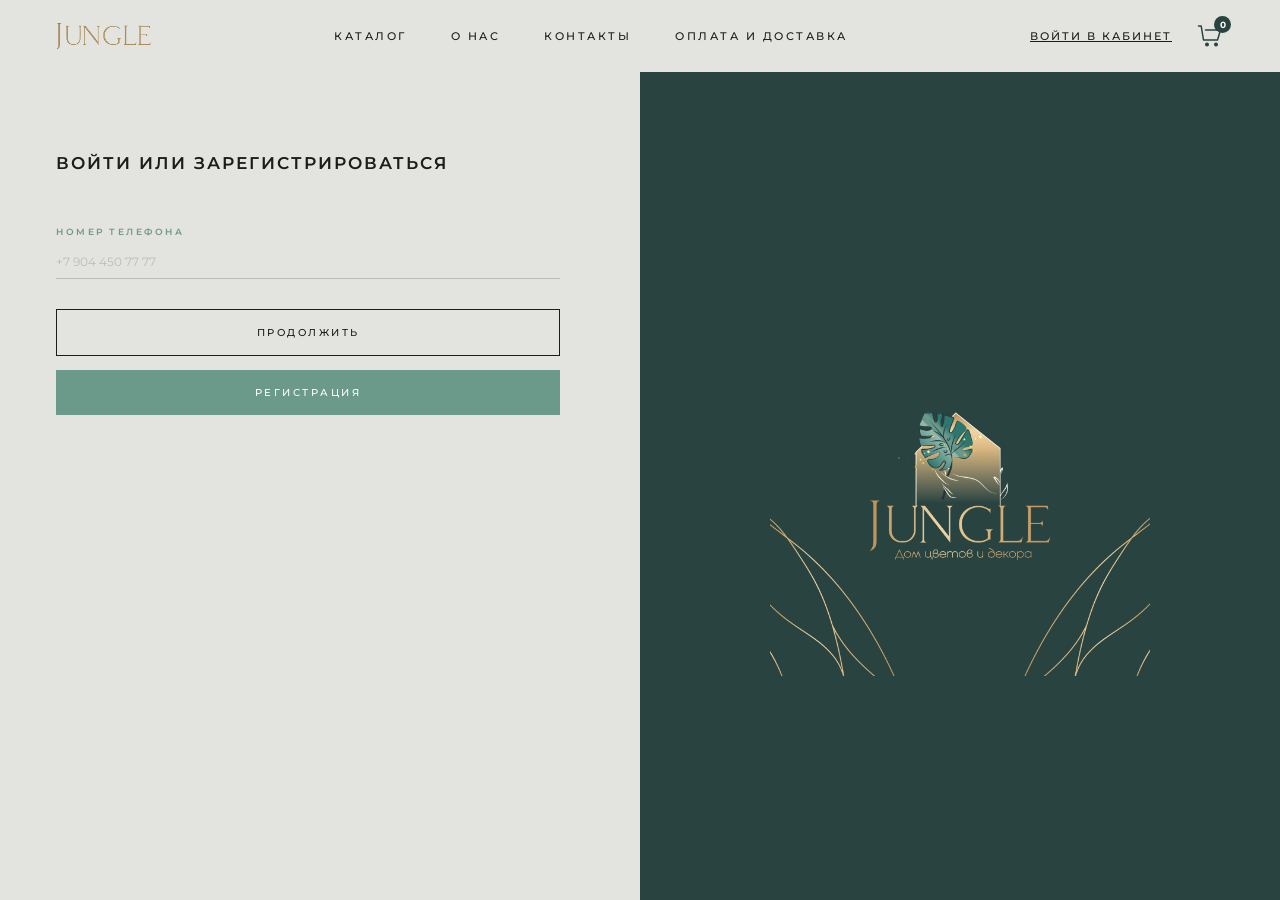
==== login.html @ 96a75a83 "Add files via upload" ====
<!DOCTYPE html>
<html lang="ru">
<head>
<meta charset="UTF-8"><meta name="viewport" content="width=device-width,initial-scale=1.0">
<title>Вход — JUNGLE</title>
<link rel="stylesheet" href="style.css">

</head>
<body>
<header class="header" id="hdr">
  <a class="logo" href="index.html">
    <img src="logo.png" alt="JUNGLE" onerror="this.style.display='none';this.nextElementSibling.style.display='block'">
    <span class="logo-svg" style="display:none">JUNGLE</span>
  </a>
  <nav class="nav">
    <a href="catalog.html">Каталог</a>
    <a href="about.html">О нас</a>
    <a href="contacts.html">Контакты</a>
    <a href="shipping.html">Оплата и доставка</a>
  </nav>
  <div class="hright">
    <span class="login-link" id="login-link" onclick="goLogin()">Войти в кабинет</span>
    <div class="cart-btn" id="cart-btn" onclick="location.href='cart.html'">
      <svg class="cart-icon" viewBox="0 0 28 28" xmlns="http://www.w3.org/2000/svg">
        <path d="M2.5 4H5.2L7.5 18H21.5L24.5 8H9.5" stroke-linecap="round" stroke-linejoin="round"/>
        <circle cx="11" cy="22.5" r="2" fill="#294340" stroke="none"/>
        <circle cx="20" cy="22.5" r="2" fill="#294340" stroke="none"/>
      </svg>
      <span class="cart-badge" id="cart-badge">0</span>
    </div>
    <div class="burger" id="burger" onclick="toggleBurger()"><span></span><span></span><span></span></div>
  </div>
</header>
<nav class="mnav" id="mnav">
  <a href="catalog.html">Каталог</a>
  <a href="about.html">О нас</a>
  <a href="contacts.html">Контакты</a>
  <a href="shipping.html">Оплата и доставка</a>
  <a onclick="goLogin()">Войти в кабинет</a>
</nav>

<div class="flay">
  <div class="fleft">
    <h1 class="ftitle">ВОЙТИ ИЛИ ЗАРЕГИСТРИРОВАТЬСЯ</h1>
    <div class="fgroup">
      <label class="flabel">Номер телефона</label>
      <input class="finput" type="tel" id="lph" placeholder="+7 904 450 77 77" onkeydown="if(event.key==='Enter')doLogin()">
    </div>
    <button class="btn-form-outline" onclick="doLogin()">ПРОДОЛЖИТЬ</button>
    <button class="btn-green-wide" onclick="location.href='register.html'">РЕГИСТРАЦИЯ</button>
  </div>
  <div class="fright">
    <div class="fright-inner">
      <img class="fright-img" src="jungle.jpg" alt="JUNGLE" onerror="this.style.display='none'">
    </div>
  </div>
</div>
<div class="toast" id="toast"></div>
<script src="app.js"></script>
</body></html>
---- style.css ----
/* ============================================
   JUNGLE — Дом цветов и декора
   Pixel-perfect по Figma
============================================ */

@import url('https://fonts.googleapis.com/css2?family=Cormorant+Garamond:ital,wght@0,300;0,400;0,500;0,600;1,300;1,400&family=Montserrat:wght@300;400;500;600;700&display=swap');

/* ── VARIABLES ── */
:root {
  --dg:      #294340;   /* dark green */
  --mg:      #6B9A8A;   /* medium green */
  --bg:      #E3E3DF;   /* page background */
  --gray:    #D9D9D9;
  --mgray:   #BBBBBB;
  --gold:    #C4A35A;   /* gold for logo */
  --white:   #ffffff;
  --txt:     #1C1C1C;
  --serif:   'Cormorant Garamond', serif;
  --sans:    'Montserrat', sans-serif;
  --hh:      72px;      /* header height */
}

/* ── RESET ── */
*, *::before, *::after { margin:0; padding:0; box-sizing:border-box; }
html { scroll-behavior: smooth; }
body { font-family: var(--sans); background: var(--bg); color: var(--txt); min-height: 100vh; line-height: 1; }
img  { display: block; max-width: 100%; }
a    { text-decoration: none; color: inherit; }
button { font-family: var(--sans); cursor: pointer; outline: none; }
input, select, textarea { font-family: var(--sans); outline: none; }

::-webkit-scrollbar { width: 5px; }
::-webkit-scrollbar-thumb { background: var(--mg); border-radius: 3px; }

/* ── ANIMATIONS ── */
@keyframes fadeIn    { from{opacity:0} to{opacity:1} }
@keyframes fadeUp    { from{opacity:0;transform:translateY(24px)} to{opacity:1;transform:translateY(0)} }
@keyframes slideL    { from{opacity:0;transform:translateX(-32px)} to{opacity:1;transform:translateX(0)} }
@keyframes slideR    { from{opacity:0;transform:translateX(32px)}  to{opacity:1;transform:translateX(0)} }
@keyframes heroPan   { 0%,100%{transform:scale(1) translateX(0)} 50%{transform:scale(1.03) translateX(-0.8%)} }
@keyframes cartPop   { 0%{transform:scale(1)} 40%{transform:scale(1.4)} 70%{transform:scale(.9)} 100%{transform:scale(1)} }

/* ============================================
   HEADER
============================================ */
.header {
  position: sticky; top: 0; z-index: 500;
  background: var(--bg);
  height: var(--hh);
  padding: 0 56px;
  display: flex; align-items: center; justify-content: space-between;
  transition: box-shadow .3s;
}
.header.shadow { box-shadow: 0 1px 20px rgba(0,0,0,.08); }

/* Logo */
.logo { display: flex; align-items: center; cursor: pointer; flex-shrink: 0; }
.logo img { height: 28px; display: block; }
.logo-svg {
  font-family: var(--serif);
  font-size: 28px; font-weight: 400;
  color: var(--gold);
  letter-spacing: 3px;
  font-style: italic;
}

/* Nav */
.nav { display: flex; align-items: center; gap: 44px; }
.nav a {
  font-size: 11px; font-weight: 500;
  letter-spacing: 2.5px; text-transform: uppercase;
  color: var(--txt); position: relative;
  transition: color .25s; white-space: nowrap;
}
.nav a::after {
  content:''; position:absolute; bottom:-4px; left:0;
  width:0; height:1px; background:var(--dg); transition:width .3s;
}
.nav a:hover, .nav a.active { color: var(--dg); }
.nav a:hover::after, .nav a.active::after { width:100%; }

/* Header right */
.hright { display: flex; align-items: center; gap: 24px; }

.login-link {
  font-size: 11px; font-weight: 500;
  letter-spacing: 2px; text-transform: uppercase;
  text-decoration: underline; cursor: pointer;
  white-space: nowrap; transition: color .25s; color: var(--txt);
}
.login-link:hover { color: var(--dg); }

.cart-btn {
  position: relative; cursor: pointer;
  display: flex; align-items: center;
  transition: transform .25s;
}
.cart-btn:hover { transform: scale(1.08); }
.cart-btn.pop   { animation: cartPop .38s ease; }
.cart-icon {
  width: 28px; height: 28px;
  stroke: var(--dg); fill: none; stroke-width: 1.5;
  stroke-linecap: round; stroke-linejoin: round;
}
.cart-badge {
  position: absolute; top: -6px; right: -7px;
  width: 17px; height: 17px; border-radius: 50%;
  background: var(--dg); color: #fff;
  font-size: 9px; font-weight: 700;
  display: flex; align-items: center; justify-content: center;
}

/* Hamburger */
.burger { display:none; flex-direction:column; gap:5px; cursor:pointer; padding:4px; }
.burger span { display:block; width:22px; height:2px; background:var(--txt); border-radius:2px; transition:all .3s; }
.burger.open span:nth-child(1) { transform:rotate(45deg) translate(5px,5px); }
.burger.open span:nth-child(2) { opacity:0; }
.burger.open span:nth-child(3) { transform:rotate(-45deg) translate(5px,-5px); }

/* Mobile nav */
.mnav {
  display: none; position: fixed;
  top: var(--hh); left:0; right:0;
  background: var(--bg); border-bottom: 1px solid var(--gray);
  padding: 20px 28px; flex-direction: column; gap: 14px;
  z-index: 499; box-shadow: 0 8px 24px rgba(0,0,0,.09);
}
.mnav.open { display: flex; animation: fadeUp .25s ease; }
.mnav a {
  font-size: 11px; letter-spacing: 2px; text-transform: uppercase;
  color: var(--txt); cursor: pointer;
  padding: 8px 0; border-bottom: 1px solid var(--gray);
}

/* ============================================
   HERO SECTION
============================================ */
.hero {
  position: relative;
  height: 58vh; min-height: 420px;
  overflow: hidden;
  margin: 0 36px 0 36px; /* matches Figma inset */
}
.hero-img {
  position: absolute; inset: 0;
  width: 100%; height: 100%;
  object-fit: cover; object-position: center 20%;
  animation: heroPan 18s ease-in-out infinite;
}
.hero-overlay {
  position: absolute; inset: 0;
  background: linear-gradient(to right, rgba(0,0,0,.5) 0%, rgba(0,0,0,.2) 45%, transparent 75%);
}
.hero-content {
  position: absolute; bottom: 0; left: 0;
  padding: 52px 60px;
  animation: slideL .9s ease both;
}
.hero-title {
  font-family: var(--serif);
  font-size: 88px; font-weight: 300;
  color: #fff; line-height: .95;
  letter-spacing: 4px; text-transform: uppercase;
}
.hero-sub {
  font-size: 10px; letter-spacing: 5px; font-weight: 400;
  color: rgba(255,255,255,.88);
  margin: 12px 0 32px;
  text-transform: uppercase;
}
.hero-cta {
  display: inline-block;
  border: 1px solid #fff; color: #fff;
  padding: 11px 26px;
  font-size: 10px; font-weight: 500; letter-spacing: 2px;
  text-transform: uppercase; cursor: pointer;
  background: transparent; transition: all .28s;
}
.hero-cta:hover { background: #fff; color: var(--dg); }

/* ============================================
   SECTION WRAPPER
============================================ */
.section { padding: 72px 56px 0; }
.section-title {
  font-family: var(--serif);
  font-size: 46px; font-weight: 400;
  letter-spacing: 2px; margin-bottom: 40px;
  line-height: 1;
}

/* ============================================
   REVIEWS
============================================ */
.reviews { display: grid; grid-template-columns: repeat(3,1fr); gap: 24px; }
.review {
  background: #fff; padding: 20px 22px;
  opacity: 1;                         /* видим по умолчанию — JS добавит анимацию */
  transition: transform .3s, box-shadow .3s, opacity .4s;
}
.review.will-animate { opacity: 0; transform: translateY(20px); }
.review.animate-in   { opacity: 1; transform: translateY(0); transition: opacity .5s ease, transform .5s ease; }
.review:hover { transform: translateY(-4px); box-shadow: 0 8px 28px rgba(41,67,64,.09); }
.rev-head  { display:flex; align-items:center; gap:10px; margin-bottom:10px; }
.rev-ava   { width:36px; height:36px; border-radius:50%; background:var(--mg); color:#fff; font-size:13px; font-weight:700; display:flex; align-items:center; justify-content:center; flex-shrink:0; }
.rev-name  { font-size:12px; font-weight:600; }
.rev-stars { color:#C9A96E; font-size:11px; }
.rev-text  { font-size:10.5px; color:#555; line-height:1.7; }
.rev-reply { font-size:10px; color:var(--mg); margin-top:8px; font-style:italic; }

/* ============================================
   PRODUCT CARDS
============================================ */
.pgrid { display: grid; grid-template-columns: repeat(3,1fr); gap: 32px; }

.pcard {
  cursor: pointer;
  opacity: 1;                         /* видим по умолчанию */
  transition: transform .3s, opacity .4s;
}
.pcard.will-animate { opacity: 0; transform: translateY(20px); }
.pcard.animate-in   { opacity: 1; transform: translateY(0); transition: opacity .45s ease, transform .45s ease; }
.pcard:hover { transform: translateY(-6px); }

.pcard-img {
  position: relative; overflow: hidden;
  width: 100%; aspect-ratio: 1 / 1;
  margin-bottom: 16px; background: var(--gray);
}
.pcard-img img {
  width:100%; height:100%; object-fit:cover;
  transition: transform .5s;
}
.pcard:hover .pcard-img img { transform: scale(1.05); }
.pcard-img::after {
  content:''; position:absolute; inset:0;
  background: rgba(41,67,64,.12); opacity:0; transition:opacity .3s;
}
.pcard:hover .pcard-img::after { opacity:1; }

.pcard-name { font-size:12px; font-weight:600; letter-spacing:1.2px; text-transform:uppercase; margin-bottom:4px; }
.pcard-sub  { font-size:9.5px; color:var(--mgray); letter-spacing:1px; text-transform:uppercase; margin-bottom:10px; }
.pcard-price { font-size:14px; font-weight:500; color:var(--mg); margin-bottom:14px; }
.pcard-btns { display:flex; gap:10px; }

/* ============================================
   BUTTONS
============================================ */
.btn-outline {
  border: 1px solid var(--txt); background: transparent; color: var(--txt);
  padding: 9px 18px; font-size: 9px; letter-spacing: 2px; text-transform: uppercase;
  cursor: pointer; transition: all .25s;
}
.btn-outline:hover { background: var(--txt); color: #fff; }

.btn-solid {
  background: var(--dg); color: #fff; border: 1px solid var(--dg);
  padding: 9px 18px; font-size: 9px; letter-spacing: 2px; text-transform: uppercase;
  cursor: pointer; transition: all .25s;
}
.btn-solid:hover { background: var(--mg); border-color: var(--mg); }

.btn-green-wide {
  background: var(--mg); color: #fff; border: none;
  padding: 16px; width: 100%;
  font-size: 10px; font-weight: 500; letter-spacing: 2.5px;
  text-transform: uppercase; cursor: pointer; transition: background .25s;
}
.btn-green-wide:hover { background: var(--dg); }

.btn-form-outline {
  border: 1px solid var(--txt); background: transparent; color: var(--txt);
  padding: 16px; width: 100%;
  font-size: 10px; font-weight: 500; letter-spacing: 2.5px;
  text-transform: uppercase; cursor: pointer;
  margin-bottom: 14px; transition: all .25s;
}
.btn-form-outline:hover { background: var(--dg); color: #fff; border-color: var(--dg); }

.btn-proceed {
  background: var(--mg); color: #fff; border: none;
  padding: 14px 30px; font-size: 10px; font-weight: 500;
  letter-spacing: 2px; text-transform: uppercase;
  cursor: pointer; transition: background .25s; flex-shrink: 0;
}
.btn-proceed:hover { background: var(--dg); }

.btn-add {
  background: var(--dg); color: #fff; border: none;
  padding: 16px 36px; font-size: 10px; font-weight: 500;
  letter-spacing: 2px; text-transform: uppercase;
  cursor: pointer; transition: background .25s;
}
.btn-add:hover { background: var(--mg); }

.btn-danger {
  border: 1px solid #c62828; color: #c62828; background: transparent;
  padding: 16px; width: 100%;
  font-size: 10px; font-weight: 500; letter-spacing: 2.5px;
  text-transform: uppercase; cursor: pointer; margin-top: 12px; transition: all .25s;
}
.btn-danger:hover { background: #c62828; color: #fff; }

/* ============================================
   SLIDER NAV
============================================ */
.slider-nav {
  display: flex; justify-content: center;
  align-items: center; gap: 20px;
  margin-top: 32px; padding-bottom: 72px;
}
.snav-btn {
  width: 36px; height: 36px; background: transparent;
  border: none; cursor: pointer; padding: 0;
  display: flex; align-items: center; justify-content: center;
  opacity: .7; transition: opacity .2s;
}
.snav-btn:hover { opacity: 1; }
.snav-btn img { width: 20px; height: 20px; object-fit: contain; }
.snav-arrow { font-size: 22px; color: var(--txt); line-height: 1; }

/* ============================================
   CATEGORY BANNERS
============================================ */
.cats { display: flex; flex-direction: column; }
.cat {
  position: relative; height: 160px;
  overflow: hidden; cursor: pointer;
  display: flex; align-items: center; justify-content: center;
}
.cat-bg {
  position: absolute; inset: 0;
  width: 100%; height: 100%;
  object-fit: cover; transition: transform .5s;
}
.cat:hover .cat-bg { transform: scale(1.04); }
.cat-dim {
  position: absolute; inset: 0;
  background: rgba(0,0,0,.4); transition: background .3s;
}
.cat:hover .cat-dim { background: rgba(0,0,0,.55); }
.cat-label {
  position: relative; z-index: 1;
  font-family: var(--serif);
  font-size: 28px; font-weight: 300;
  color: #fff; letter-spacing: 6px;
  text-transform: uppercase; text-align: center;
  transition: letter-spacing .35s;
}
.cat:hover .cat-label { letter-spacing: 9px; }

/* ============================================
   CONTACTS BLOCK (home)
============================================ */
.contacts-home {
  display: grid; grid-template-columns: 1fr 1fr;
  gap: 60px; padding: 72px 56px 80px;
  align-items: start;
}
.contacts-home .section-title { font-size: 32px; margin-bottom: 28px; }
.c-item  { margin-bottom: 22px; }
.c-label {
  font-size: 10px; letter-spacing: 2.5px; font-weight: 600;
  text-transform: uppercase; margin-bottom: 4px;
}
.c-val   { font-size: 13px; color: var(--mg); line-height: 1.5; }
a.c-val:hover { text-decoration: underline; }
.map-img { width: 100%; border-radius: 3px; display: block; }
.vk-link { display: inline-block; margin-top: 14px; }
.vk-link img { width: 40px; height: 40px; transition: opacity .2s; }
.vk-link:hover img { opacity: .72; }

/* ============================================
   FOOTER
============================================ */
footer {
  background: #294340;
  padding: 56px 56px 40px;
  text-align: center;
}
.footer-logo     { height: 34px; margin: 0 auto 28px; }
.footer-logo-txt {
  font-family: var(--serif); font-size: 32px;
  color: var(--gold); letter-spacing: 4px; font-style: italic;
  margin-bottom: 28px;
}
.footer-nav {
  display: flex; justify-content: center;
  flex-wrap: wrap; gap: 32px; margin-bottom: 18px;
}
.footer-nav a {
  font-size: 10px; letter-spacing: 2px; text-transform: uppercase;
  color: rgba(255,255,255,.75); transition: color .25s;
}
.footer-nav a:hover { color: #fff; }
.footer-policy {
  display: flex; justify-content: center;
  gap: 20px; margin-bottom: 22px; flex-wrap: wrap;
}
.footer-policy a {
  font-size: 10px; color: rgba(255,255,255,.45);
  text-decoration: underline; cursor: pointer;
  transition: color .25s;
}
.footer-policy a:hover { color: rgba(255,255,255,.75); }
.footer-vk      { display: inline-block; margin-top: 4px; }
.footer-vk img  { width: 36px; height: 36px; margin: 0 auto; transition: opacity .2s; filter: brightness(10); }
.footer-vk:hover img { opacity: .75; }

/* ============================================
   CATALOG PAGE
============================================ */
.catalog-wrap {
  display: grid;
  grid-template-columns: 280px 1fr;
  gap: 40px;
  padding: 48px 56px 72px;
  min-height: calc(100vh - var(--hh));
}

.filter-box {
  border: 1px solid var(--dg);
  padding: 28px 24px;
  height: fit-content;
  animation: slideL .4s ease;
}
.filter-title {
  font-family: var(--serif);
  font-size: 34px; font-weight: 400; letter-spacing: 3px;
  text-align: center; margin-bottom: 24px;
}
.fitem { display: flex; align-items: center; gap: 10px; padding: 6px 0; cursor: pointer; }
.fitem input[type=checkbox] {
  width: 14px; height: 14px;
  accent-color: var(--dg); cursor: pointer; flex-shrink: 0;
}
.fitem label {
  font-size: 10px; letter-spacing: 1.8px;
  text-transform: uppercase; cursor: pointer; transition: color .2s;
  display: flex; align-items: center; gap: 4px;
}
.fitem:hover label { color: var(--mg); }
.fcount { color: var(--mgray); font-size: 9px; }

.filter-reset-btn {
  width: 100%; margin-top: 20px;
  border: 1px solid var(--mgray); background: transparent;
  color: var(--mgray); padding: 8px;
  font-size: 9px; letter-spacing: 2px; text-transform: uppercase;
  cursor: pointer; transition: all .25s;
  font-family: var(--sans);
}
.filter-reset-btn:hover { border-color: var(--dg); color: var(--dg); }

.catalog-grid { display: grid; grid-template-columns: repeat(3,1fr); gap: 32px; align-content: start; }

/* ── МОБИЛЬНАЯ КНОПКА ФИЛЬТРА ── */
.mob-filter-toggle {
  display: none;
  align-items: center; gap: 8px;
  margin: 16px 16px 0;
  padding: 12px 20px;
  background: var(--dg); color: #fff;
  font-size: 10px; letter-spacing: 2px; text-transform: uppercase;
  cursor: pointer; font-family: var(--sans);
  width: calc(100% - 32px);
}
.mob-filter-count {
  display: inline-flex; align-items: center; justify-content: center;
  background: var(--gold); color: #fff;
  width: 18px; height: 18px; border-radius: 50%;
  font-size: 9px; font-weight: 700;
  margin-left: 4px;
}
.mob-filter-count:empty { display: none; }

/* ── МОБИЛЬНЫЙ DRAWER ФИЛЬТРА ── */
.mob-filter-overlay {
  display: none; position: fixed; inset: 0;
  background: rgba(0,0,0,.5); z-index: 800;
}
.mob-filter-overlay.open { display: block; }

.mob-filter-drawer {
  position: fixed; bottom: 0; left: 0; right: 0;
  background: #fff; z-index: 801;
  border-radius: 16px 16px 0 0;
  max-height: 75vh;
  transform: translateY(100%);
  transition: transform .35s cubic-bezier(.4,0,.2,1);
  display: flex; flex-direction: column;
}
.mob-filter-drawer.open { transform: translateY(0); }

.mob-filter-header {
  display: flex; align-items: center; justify-content: space-between;
  padding: 20px 20px 14px;
  border-bottom: 1px solid var(--gray);
  flex-shrink: 0;
}
.mob-filter-title {
  font-family: var(--serif); font-size: 24px;
  letter-spacing: 3px; color: var(--dg);
}
.mob-filter-actions { display: flex; gap: 10px; }
.mob-filter-reset {
  border: 1px solid var(--mgray); color: var(--mgray);
  background: transparent; padding: 7px 14px;
  font-size: 9px; letter-spacing: 1.5px; text-transform: uppercase;
  cursor: pointer; font-family: var(--sans); transition: all .2s;
}
.mob-filter-reset:hover { border-color: var(--dg); color: var(--dg); }
.mob-filter-apply {
  background: var(--dg); color: #fff; border: none;
  padding: 7px 18px;
  font-size: 9px; letter-spacing: 1.5px; text-transform: uppercase;
  cursor: pointer; font-family: var(--sans); transition: background .2s;
}
.mob-filter-apply:hover { background: var(--mg); }

.mob-filter-body {
  overflow-y: auto; padding: 16px 20px 32px;
  flex: 1;
}
.mob-filter-body .fitem { padding: 10px 0; border-bottom: 1px solid var(--bg); }
.mob-filter-body .fitem label { font-size: 11px; letter-spacing: 1.5px; }

/* ============================================
   PRODUCT PAGE
============================================ */
.product-layout {
  display: grid; grid-template-columns: 1fr 1fr;
  gap: 80px; padding: 56px 56px;
  min-height: calc(100vh - var(--hh));
}
.product-photo {
  width: 100%;
  max-height: 580px;
  object-fit: cover;
  display: block;
  background: var(--gray);
  animation: slideL .55s ease;
}
.product-info { padding-top: 20px; animation: slideR .55s ease; }
.product-name {
  font-size: 22px; font-weight: 700;
  letter-spacing: 1.5px; text-transform: uppercase;
  margin-bottom: 8px; line-height: 1.3;
}
.product-sub  {
  font-size: 10.5px; color: var(--mgray);
  letter-spacing: 2px; text-transform: uppercase;
  margin-bottom: 0;
  display: flex; align-items: center; justify-content: space-between;
}
.product-qty  { color: var(--mg); font-size: 10.5px; letter-spacing: 1px; }
.product-price {
  font-family: var(--serif); font-size: 34px;
  color: var(--mg); margin: 28px 0 32px;
}

/* ============================================
   FORM LAYOUT (half-half)
============================================ */
.flay {
  display: grid; grid-template-columns: 1fr 1fr;
  min-height: calc(100vh - var(--hh));
}
.fleft { padding: 80px 80px 80px 56px; animation: slideL .55s ease; }
.fright { background: var(--dg); position: relative; overflow: hidden; animation: slideR .55s ease; }
.fright-inner { width:100%; height:100%; display:flex; align-items:center; justify-content:center; position:relative; z-index:1; }
.fright-img { width: 68%; max-width: 380px; display: block; }

.ftitle { font-size: 17px; font-weight: 600; letter-spacing: 2px; text-transform: uppercase; margin-bottom: 52px; line-height: 1.35; }
.fgroup { margin-bottom: 30px; }
.flabel { font-size: 9px; letter-spacing: 2.5px; text-transform: uppercase; color: var(--mg); display: block; margin-bottom: 8px; font-weight: 600; }
.finput {
  width: 100%; border: none; border-bottom: 1px solid var(--mgray);
  background: transparent; padding: 8px 0;
  font-size: 14px; color: var(--txt);
  transition: border-color .25s;
}
.finput:focus     { border-color: var(--dg); }
.finput::placeholder { color: var(--mgray); font-size: 12px; }
.finput[readonly] { color: #666; }
.fnote { font-size: 10px; color: #888; line-height: 1.7; margin-bottom: 30px; }

/* Selfpickup row */
.sp-row   { display:flex; align-items:center; justify-content:space-between; margin-bottom:28px; }
.sp-label { font-size:9px; letter-spacing:2.5px; text-transform:uppercase; color:var(--mg); font-weight:600; }
.sp-check {
  width:18px; height:18px; border:1px solid var(--mgray);
  cursor:pointer; display:flex; align-items:center; justify-content:center;
  transition:all .25s; flex-shrink:0;
}
.sp-check.on { background:var(--dg); border-color:var(--dg); }
.sp-check.on::after { content:'✓'; color:#fff; font-size:11px; }

.total-row { display:flex; align-items:center; justify-content:flex-end; gap:22px; margin-top:44px; }
.total-amt { font-size:18px; font-weight:500; }

/* ============================================
   CART PAGE
============================================ */
.cart-wrap2 { padding: 56px; min-height: calc(100vh - var(--hh)); }
.cart-title2 {
  font-family: var(--serif); font-size: 46px; font-weight: 400;
  letter-spacing: 3px; margin-bottom: 44px; animation: slideL .4s ease;
}
.cart-empty { text-align: center; padding: 120px 0; }
.cart-empty-h { font-family:var(--serif); font-size:36px; color:var(--mg); letter-spacing:3px; margin-bottom:14px; }
.cart-empty-s { font-size:13px; color:var(--mgray); }

.citem {
  display: grid; grid-template-columns: 280px 1fr;
  gap: 32px; align-items: start;
  margin-bottom: 32px; padding-bottom: 32px;
  border-bottom: 1px solid var(--gray);
  animation: fadeUp .4s ease;
}
.citem-img { width:100%; aspect-ratio:4/3; object-fit:cover; background:var(--gray); display:block; }
.citem-name  { font-size:13px; font-weight:600; letter-spacing:1.2px; text-transform:uppercase; margin-bottom:6px; }
.citem-sub   { font-size:9.5px; color:var(--mgray); letter-spacing:1px; text-transform:uppercase; margin-bottom:12px; }
.citem-price { font-size:16px; color:var(--mg); margin-bottom:18px; }

.cart-foot { display:flex; justify-content:flex-end; align-items:center; gap:24px; margin-top:44px; padding-top:24px; border-top:1px solid var(--gray); }
.cart-total2 { font-size:20px; font-weight:600; }
.btn-cart-next { background:var(--mg); color:#fff; border:none; padding:14px 34px; font-size:10px; font-weight:500; letter-spacing:2.5px; text-transform:uppercase; cursor:pointer; transition:background .25s; }
.btn-cart-next:hover { background:var(--dg); }

/* ============================================
   PROFILE
============================================ */
.profile-wrap { display:grid; grid-template-columns:1fr 1fr; gap:60px; padding:56px; }
.profile-l { animation:slideL .55s ease; }
.profile-r { animation:slideR .55s ease; }
.profile-title { font-size:17px; font-weight:600; letter-spacing:2px; text-transform:uppercase; margin-bottom:44px; }
.orders-box { background:var(--mg); min-height:520px; padding:26px; }
.orders-box-title { font-size:10.5px; letter-spacing:3px; text-transform:uppercase; color:#fff; font-weight:600; margin-bottom:6px; }
.order-row { background:#fff; padding:16px; margin-top:16px; border-radius:2px; }
.order-id    { font-size:10.5px; font-weight:600; margin-bottom:3px; }
.order-date  { font-size:9.5px; color:#666; margin-bottom:3px; }
.order-total { font-size:13px; color:var(--dg); font-weight:600; }

/* ============================================
   INFO PAGES (about, shipping)
============================================ */
.info-lay { display:grid; grid-template-columns:1fr 1fr; min-height:calc(100vh - var(--hh)); }
.info-l   { padding:80px 80px 80px 56px; animation:slideL .55s ease; }
.info-tit { font-size:15px; font-weight:600; letter-spacing:2px; text-transform:uppercase; margin-bottom:32px; }
.info-txt { font-size:13.5px; line-height:1.9; color:var(--mg); max-width:420px; }
.info-txt a { color:inherit; }

/* ============================================
   CONTACTS PAGE
============================================ */
.contacts-page { padding: 56px; min-height:calc(100vh - var(--hh)); }
.contacts-grid { display:grid; grid-template-columns:1fr 1fr; gap:64px; align-items:start; margin-top:40px; }

/* ============================================
   404
============================================ */
.p404 { display:flex; flex-direction:column; align-items:center; justify-content:center; min-height:calc(100vh - var(--hh)); }
.e404-num { font-family:var(--serif); font-size:210px; font-weight:300; color:var(--dg); line-height:1; animation:fadeUp .6s ease; }
.e404-txt { font-family:var(--serif); font-size:22px; color:var(--mg); letter-spacing:3px; margin-bottom:36px; animation:fadeUp .6s .15s ease both; }
.e404-btn { border:1px solid var(--dg); background:transparent; color:var(--txt); padding:14px 34px; font-size:10px; letter-spacing:2.5px; text-transform:uppercase; cursor:pointer; transition:all .25s; animation:fadeUp .6s .3s ease both; }
.e404-btn:hover { background:var(--dg); color:#fff; }

/* ============================================
   TOAST
============================================ */
.toast {
  position:fixed; bottom:28px; right:28px;
  background:var(--dg); color:#fff;
  padding:14px 22px; font-size:12px; letter-spacing:.5px;
  z-index:9999; transform:translateY(70px); opacity:0;
  transition:all .38s cubic-bezier(.34,1.56,.64,1);
  max-width:300px; pointer-events:none; border-radius:2px;
}
.toast.show { transform:translateY(0); opacity:1; }

/* ============================================
   ADMIN
============================================ */
/* ── ADMIN LOGIN ── */
.admin-login-wrap {
  min-height: 100vh;
  background: var(--bg);
  display: flex;
  align-items: center;
  justify-content: center;
}
.admin-login-card {
  background: #fff;
  padding: 56px;
  width: 420px;
  max-width: 92vw;
  box-shadow: 0 10px 50px rgba(41,67,64,.14);
  animation: fadeUp .45s ease;
  margin: 0 auto;
}
.admin-login-title {
  font-family: var(--serif); font-size: 34px;
  color: var(--gold); letter-spacing: 4px;
  text-align: center; margin-bottom: 8px; font-style: italic;
}
.admin-login-sub {
  font-size: 9.5px; letter-spacing: 2px; color: var(--mgray);
  text-align: center; margin-bottom: 40px; text-transform: uppercase;
}
.admin-login-card .fgroup { margin-bottom: 24px; }
.admin-login-card .flabel { font-size: 9px; letter-spacing: 2px; color: var(--mg); display:block; margin-bottom:7px; font-weight:600; text-transform:uppercase; }
.admin-login-card .finput { width:100%; border:none; border-bottom:1px solid var(--mgray); background:transparent; padding:8px 0; font-size:14px; color:var(--txt); outline:none; transition:border-color .25s; }
.admin-login-card .finput:focus { border-color: var(--dg); }
.admin-login-card .btn-green-wide { margin-top: 20px; }
.admin-login-card .btn-form-outline { margin-top: 12px; }

/* ── ADMIN DASHBOARD ── */
.admin-page   { min-height: 100vh; background: #f3f3f0; font-family: var(--sans); display: flex; flex-direction: column; }
.admin-hdr    { background: var(--dg); color: #fff; height: 60px; padding: 0 40px; display: flex; align-items: center; justify-content: space-between; flex-shrink: 0; }
.admin-brand  { font-family: var(--serif); font-size: 22px; letter-spacing: 3px; color: var(--gold); }
.admin-out    { font-size: 10px; letter-spacing: 2px; color: #fff; cursor: pointer; border: 1px solid rgba(255,255,255,.3); padding: 6px 16px; background: transparent; transition: all .25s; }
.admin-out:hover { background: rgba(255,255,255,.12); }

.admin-body   { display: flex; flex: 1; min-height: 0; }
.admin-side   { width: 220px; background: #fff; border-right: 1px solid var(--gray); padding: 28px 0; flex-shrink: 0; }
.anav-i       { padding: 13px 26px; font-size: 10.5px; letter-spacing: 1.5px; text-transform: uppercase; cursor: pointer; transition: all .2s; color: #555; }
.anav-i:hover { background: var(--bg); color: var(--dg); }
.anav-i.on    { background: var(--bg); color: var(--dg); font-weight: 600; border-left: 3px solid var(--dg); }

.admin-cont   { flex: 1; padding: 40px; overflow-x: auto; }
.asec         { display: none; animation: fadeIn .3s ease; }
.asec.on      { display: block; }
.asec-title   { font-family: var(--serif); font-size: 28px; letter-spacing: 2px; margin-bottom: 28px; color: var(--dg); }

.astat-grid   { display: grid; grid-template-columns: repeat(4,1fr); gap: 18px; margin-bottom: 36px; }
.astat        { background: #fff; padding: 24px; border-radius: 3px; border-left: 3px solid var(--dg); box-shadow: 0 2px 10px rgba(0,0,0,.06); }
.astat-v      { font-family: var(--serif); font-size: 38px; color: var(--dg); margin-bottom: 4px; }
.astat-l      { font-size: 9.5px; letter-spacing: 1.5px; text-transform: uppercase; color: #888; }

.atable       { width: 100%; border-collapse: collapse; background: #fff; border-radius: 3px; overflow: hidden; box-shadow: 0 2px 10px rgba(0,0,0,.05); }
.atable th    { background: var(--dg); color: #fff; padding: 12px 16px; font-size: 8.5px; letter-spacing: 2px; text-transform: uppercase; text-align: left; white-space: nowrap; }
.atable td    { padding: 12px 16px; font-size: 11.5px; border-bottom: 1px solid var(--gray); color: #444; vertical-align: middle; }
.atable tr:last-child td { border-bottom: none; }
.atable tr:hover td      { background: var(--bg); }
.abadge       { display: inline-block; padding: 3px 10px; border-radius: 20px; font-size: 8.5px; letter-spacing: 1px; font-weight: 600; text-transform: uppercase; background: #e8f4e8; color: #2d7a2d; }

.aform-card   { background: #fff; padding: 28px; margin-bottom: 28px; box-shadow: 0 2px 10px rgba(0,0,0,.05); border-radius: 3px; }
.aform-card h3 { font-size: 12px; font-weight: 600; letter-spacing: 1px; text-transform: uppercase; margin-bottom: 22px; }
.aform-grid   { display: grid; grid-template-columns: 1fr 1fr; gap: 18px; margin-bottom: 20px; }
.alabel       { font-size: 9.5px; letter-spacing: 1px; text-transform: uppercase; display: block; margin-bottom: 5px; color: #888; }
.ainput       { width: 100%; border: 1px solid var(--gray); padding: 10px 13px; font-size: 12px; transition: border-color .25s; border-radius: 2px; outline: none; }
.ainput:focus { border-color: var(--dg); }
.abtn         { background: var(--dg); color: #fff; border: none; padding: 11px 26px; font-size: 9.5px; letter-spacing: 2px; text-transform: uppercase; cursor: pointer; transition: all .25s; border-radius: 2px; }
.abtn:hover   { background: var(--mg); }
.abtn-del     { background: #c62828; color: #fff; border: none; padding: 6px 13px; font-size: 8.5px; cursor: pointer; transition: all .25s; border-radius: 2px; }
.abtn-del:hover { background: #b71c1c; }

/* ============================================
   RESPONSIVE
============================================ */
@media (max-width: 1100px) {
  .header { padding: 0 28px; }
  .nav { display: none; }
  .burger { display: flex; }
  .hero { margin: 0 16px; }
  .hero-title { font-size: 54px; }
  .hero-content { padding: 36px 28px; }
  .section { padding: 48px 28px 0; }
  .section-title { font-size: 34px; }
  .reviews { grid-template-columns: 1fr; }
  .pgrid { grid-template-columns: repeat(2,1fr); gap: 20px; }

  /* Catalog: скрываем боковой фильтр, показываем кнопку */
  .catalog-wrap { grid-template-columns: 1fr; padding: 12px 16px 56px; gap: 0; }
  .filter-box   { display: none; }
  .mob-filter-toggle { display: flex; }
  .catalog-grid { grid-template-columns: repeat(2,1fr); gap: 16px; margin-top: 16px; }

  .flay { grid-template-columns: 1fr; }
  .fright { min-height: 260px; }
  .fleft { padding: 48px 28px; }
  .product-layout { grid-template-columns: 1fr; gap: 36px; padding: 32px 28px; }
  .contacts-home { grid-template-columns: 1fr; padding: 48px 28px 60px; }
  .contacts-grid { grid-template-columns: 1fr; }
  .contacts-page { padding: 40px 28px; }
  .profile-wrap { grid-template-columns: 1fr; padding: 32px 28px; }
  .cart-wrap2 { padding: 32px 28px; }
  .citem { grid-template-columns: 140px 1fr; gap: 20px; }
  .info-lay { grid-template-columns: 1fr; }
  .info-l { padding: 48px 28px; }
  .astat-grid { grid-template-columns: repeat(2,1fr); }
  .aform-grid { grid-template-columns: 1fr; }
  footer { padding: 36px 28px 28px; }
}
@media (max-width: 640px) {
  .header { padding: 0 16px; }
  .hero { margin: 0; }
  .hero-title { font-size: 40px; }
  .hero-content { padding: 24px 18px; }
  .section { padding: 36px 16px 0; }
  .section-title { font-size: 28px; }
  .pgrid { grid-template-columns: 1fr; }
  .catalog-grid { grid-template-columns: 1fr; gap: 14px; }
  .citem { grid-template-columns: 1fr; }
  .cart-wrap2 { padding: 24px 16px; }
  .fleft { padding: 36px 16px; }
  .profile-wrap { padding: 24px 16px; }
  .contacts-page { padding: 30px 16px; }
  .e404-num { font-size: 120px; }
  .admin-cont { padding: 18px; }
  .admin-side { width: 170px; }
}
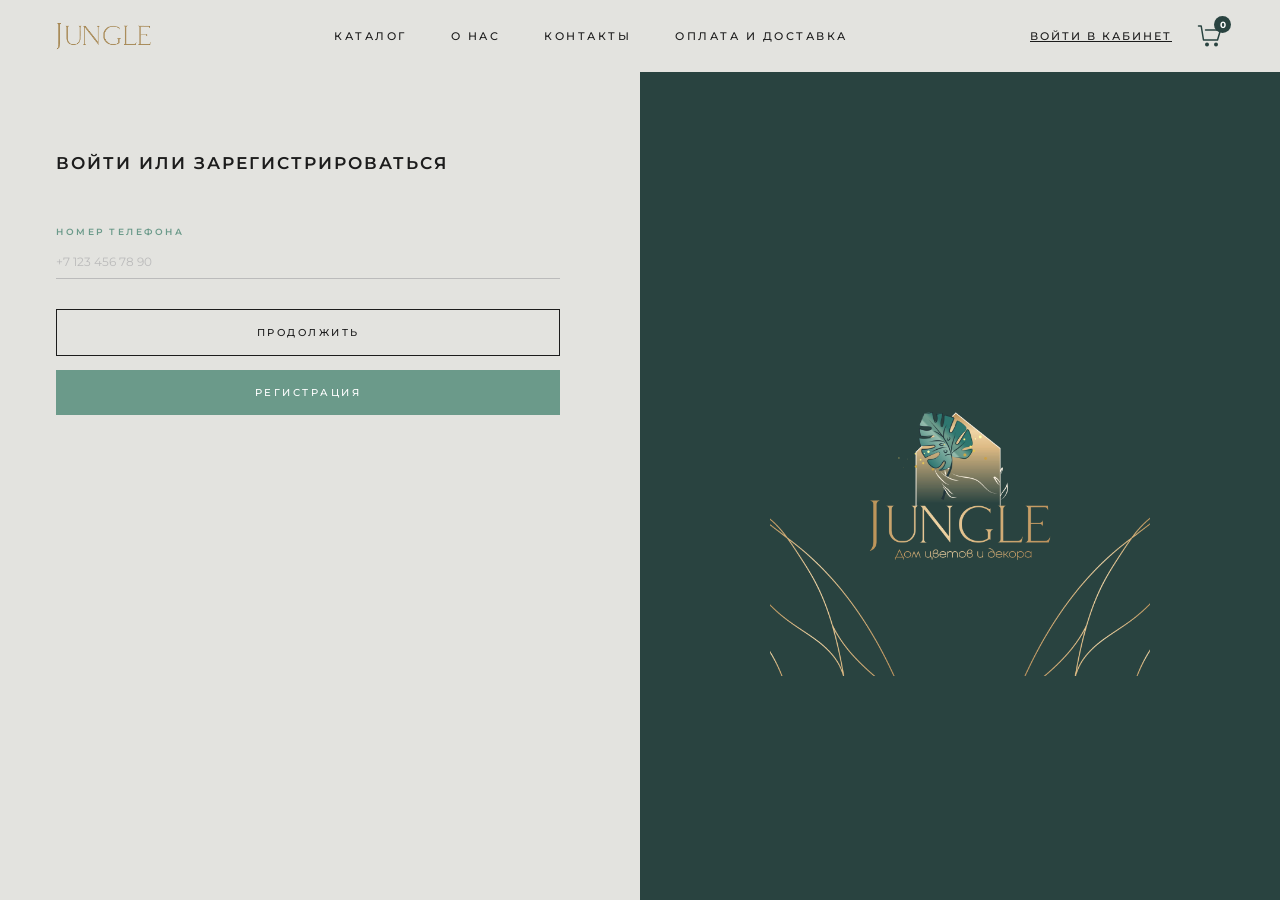
==== commit 984a825f: "Update login.html" ====
--- a/login.html
+++ b/login.html
@@ -44,7 +44,7 @@
     <h1 class="ftitle">ВОЙТИ ИЛИ ЗАРЕГИСТРИРОВАТЬСЯ</h1>
     <div class="fgroup">
       <label class="flabel">Номер телефона</label>
-      <input class="finput" type="tel" id="lph" placeholder="+7 904 450 77 77" onkeydown="if(event.key==='Enter')doLogin()">
+      <input class="finput" type="tel" id="lph" placeholder="+7 123 456 78 90" onkeydown="if(event.key==='Enter')doLogin()">
     </div>
     <button class="btn-form-outline" onclick="doLogin()">ПРОДОЛЖИТЬ</button>
     <button class="btn-green-wide" onclick="location.href='register.html'">РЕГИСТРАЦИЯ</button>
@@ -57,4 +57,4 @@
 </div>
 <div class="toast" id="toast"></div>
 <script src="app.js"></script>
-</body></html>+</body></html>
